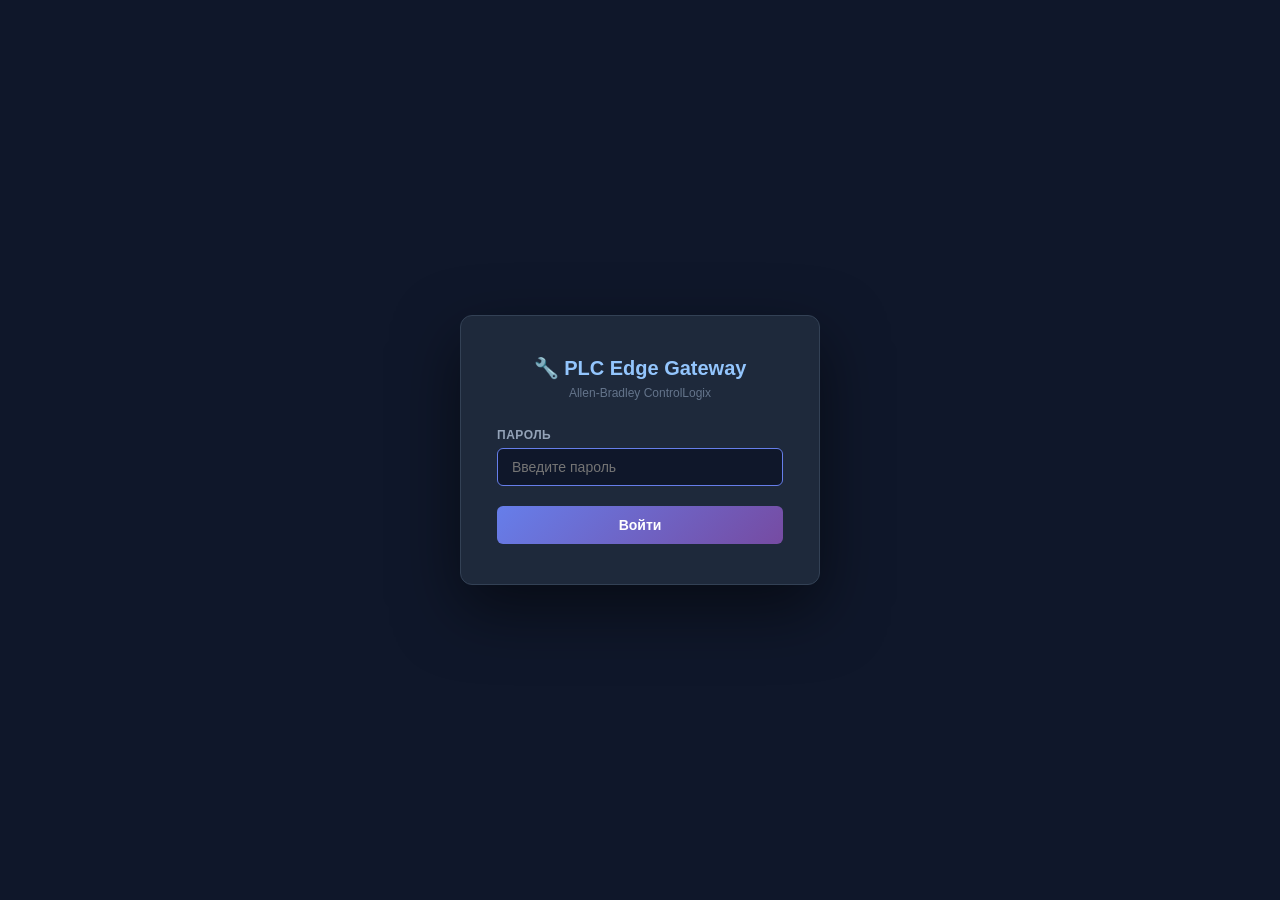
==== static/login.html @ bd4e0e98 "feat: auth, diagnostics tab, HMI control panel, tag write API Co-Authored-By: Claude Sonnet 4.6 <nor" ====
<!DOCTYPE html>
<html lang="ru">
<head>
    <meta charset="UTF-8">
    <meta name="viewport" content="width=device-width, initial-scale=1.0">
    <title>PLC Edge Gateway — Вход</title>
    <style>
        * { margin: 0; padding: 0; box-sizing: border-box; }
        body {
            background: #0f172a;
            color: #e2e8f0;
            font-family: -apple-system, BlinkMacSystemFont, 'Segoe UI', Roboto, sans-serif;
            display: flex;
            align-items: center;
            justify-content: center;
            min-height: 100vh;
        }
        .login-card {
            background: #1e293b;
            border: 1px solid #334155;
            border-radius: 12px;
            padding: 40px 36px;
            width: 360px;
            box-shadow: 0 24px 64px rgba(0,0,0,0.5);
        }
        .login-title {
            font-size: 20px;
            font-weight: 700;
            color: #93c5fd;
            margin-bottom: 6px;
            text-align: center;
        }
        .login-sub {
            font-size: 12px;
            color: #64748b;
            text-align: center;
            margin-bottom: 28px;
        }
        label {
            display: block;
            font-size: 12px;
            color: #94a3b8;
            font-weight: 600;
            margin-bottom: 6px;
            text-transform: uppercase;
            letter-spacing: 0.5px;
        }
        input[type="password"] {
            width: 100%;
            padding: 10px 14px;
            background: #0f172a;
            border: 1px solid #475569;
            border-radius: 6px;
            color: #e2e8f0;
            font-size: 14px;
            margin-bottom: 20px;
            transition: border-color 0.2s;
        }
        input[type="password"]:focus {
            outline: none;
            border-color: #667eea;
        }
        button {
            width: 100%;
            padding: 11px;
            background: linear-gradient(135deg, #667eea 0%, #764ba2 100%);
            color: white;
            border: none;
            border-radius: 6px;
            font-size: 14px;
            font-weight: 700;
            cursor: pointer;
            transition: opacity 0.2s;
        }
        button:hover { opacity: 0.9; }
        button:disabled { opacity: 0.5; cursor: not-allowed; }
        .error {
            background: rgba(239,68,68,0.15);
            color: #fca5a5;
            border: 1px solid rgba(239,68,68,0.4);
            border-radius: 5px;
            padding: 8px 12px;
            font-size: 12px;
            margin-top: 14px;
            display: none;
        }
    </style>
</head>
<body>
    <div class="login-card">
        <div class="login-title">🔧 PLC Edge Gateway</div>
        <div class="login-sub">Allen-Bradley ControlLogix</div>
        <form id="loginForm">
            <label>Пароль</label>
            <input type="password" id="pwdInput" placeholder="Введите пароль" autofocus />
            <button type="submit" id="loginBtn">Войти</button>
            <div class="error" id="errMsg"></div>
        </form>
    </div>
    <script>
        document.getElementById('loginForm').addEventListener('submit', async e => {
            e.preventDefault();
            const btn = document.getElementById('loginBtn');
            const err = document.getElementById('errMsg');
            const pwd = document.getElementById('pwdInput').value;
            btn.disabled = true;
            btn.textContent = '⏳';
            err.style.display = 'none';
            try {
                const r = await fetch('/api/auth/login', {
                    method: 'POST',
                    headers: { 'Content-Type': 'application/json' },
                    body: JSON.stringify({ password: pwd })
                });
                if (r.ok) {
                    const data = await r.json();
                    localStorage.setItem('plc_token', data.token);
                    window.location.href = '/';
                } else {
                    err.textContent = 'Неверный пароль';
                    err.style.display = 'block';
                }
            } catch (ex) {
                err.textContent = 'Ошибка сети: ' + ex.message;
                err.style.display = 'block';
            } finally {
                btn.disabled = false;
                btn.textContent = 'Войти';
            }
        });
    </script>
</body>
</html>
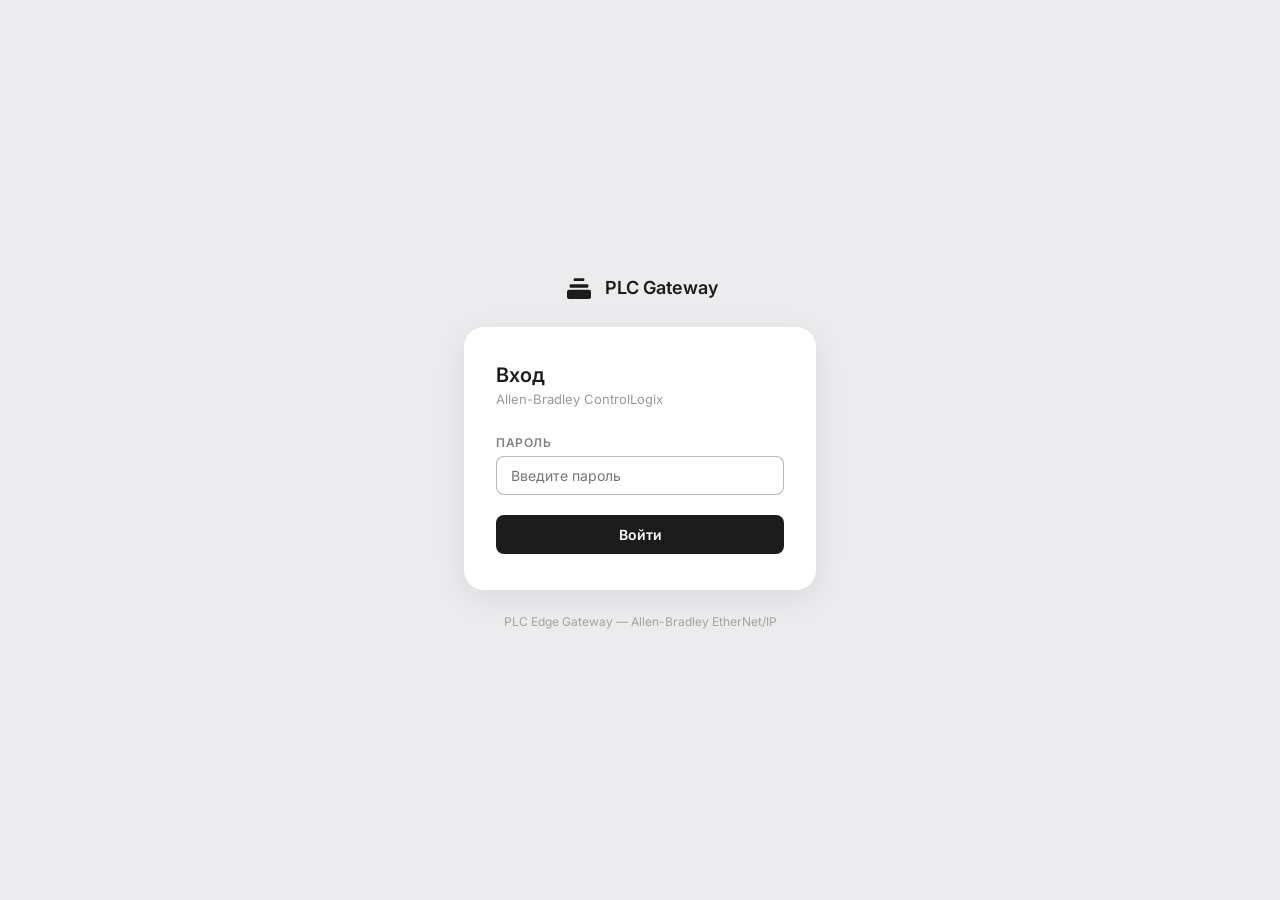
==== commit 16a9bbac: "feat: apply Packline+ design system — light theme Replace dark Slate/Navy theme with SnowUI-derived " ====
--- a/static/login.html
+++ b/static/login.html
@@ -4,99 +4,139 @@
     <meta charset="UTF-8">
     <meta name="viewport" content="width=device-width, initial-scale=1.0">
     <title>PLC Edge Gateway — Вход</title>
+    <link rel="preconnect" href="https://fonts.googleapis.com">
+    <link rel="preconnect" href="https://fonts.gstatic.com" crossorigin>
+    <link href="https://fonts.googleapis.com/css2?family=Inter:wght@400;500;600;700&display=swap" rel="stylesheet">
     <style>
-        * { margin: 0; padding: 0; box-sizing: border-box; }
+        *, *::before, *::after { margin: 0; padding: 0; box-sizing: border-box; }
         body {
-            background: #0f172a;
-            color: #e2e8f0;
-            font-family: -apple-system, BlinkMacSystemFont, 'Segoe UI', Roboto, sans-serif;
+            font-family: 'Inter', system-ui, -apple-system, sans-serif;
+            background: #ECECEE;
+            color: #1C1C1C;
             display: flex;
             align-items: center;
             justify-content: center;
             min-height: 100vh;
+            -webkit-font-smoothing: antialiased;
+        }
+        .login-wrap {
+            display: flex;
+            flex-direction: column;
+            align-items: center;
+            gap: 24px;
+            width: 100%;
+            max-width: 400px;
+            padding: 24px;
+        }
+        .login-brand {
+            display: flex;
+            align-items: center;
+            gap: 10px;
+        }
+        .login-brand img { width: 32px; height: 32px; }
+        .login-brand-name {
+            font-size: 18px;
+            font-weight: 600;
+            color: #1C1C1C;
         }
         .login-card {
-            background: #1e293b;
-            border: 1px solid #334155;
-            border-radius: 12px;
-            padding: 40px 36px;
-            width: 360px;
-            box-shadow: 0 24px 64px rgba(0,0,0,0.5);
+            background: #FFFFFF;
+            border-radius: 20px;
+            padding: 36px 32px;
+            width: 100%;
+            box-shadow: 0 8px 32px rgba(0,0,0,0.08);
         }
         .login-title {
             font-size: 20px;
-            font-weight: 700;
-            color: #93c5fd;
-            margin-bottom: 6px;
-            text-align: center;
+            font-weight: 600;
+            color: #1C1C1C;
+            margin-bottom: 4px;
         }
         .login-sub {
-            font-size: 12px;
-            color: #64748b;
-            text-align: center;
+            font-size: 13px;
+            color: rgba(28,28,28,0.45);
             margin-bottom: 28px;
         }
-        label {
+        .field-label {
             display: block;
             font-size: 12px;
-            color: #94a3b8;
             font-weight: 600;
+            color: rgba(28,28,28,0.55);
             margin-bottom: 6px;
             text-transform: uppercase;
-            letter-spacing: 0.5px;
+            letter-spacing: 0.05em;
         }
         input[type="password"] {
             width: 100%;
             padding: 10px 14px;
-            background: #0f172a;
-            border: 1px solid #475569;
-            border-radius: 6px;
-            color: #e2e8f0;
+            background: #F5F5F6;
+            border: 1px solid rgba(0,0,0,0.12);
+            border-radius: 8px;
+            color: #1C1C1C;
             font-size: 14px;
+            font-family: inherit;
             margin-bottom: 20px;
-            transition: border-color 0.2s;
+            transition: border-color 160ms cubic-bezier(0.2,0.8,0.2,1),
+                        background 160ms cubic-bezier(0.2,0.8,0.2,1);
+            outline: none;
         }
         input[type="password"]:focus {
-            outline: none;
-            border-color: #667eea;
+            background: #fff;
+            border-color: rgba(0,0,0,0.28);
         }
-        button {
+        button[type="submit"] {
             width: 100%;
             padding: 11px;
-            background: linear-gradient(135deg, #667eea 0%, #764ba2 100%);
-            color: white;
+            background: #1C1C1C;
+            color: #fff;
             border: none;
+            border-radius: 8px;
+            font-size: 14px;
+            font-weight: 600;
+            font-family: inherit;
+            cursor: pointer;
+            transition: opacity 160ms;
+        }
+        button[type="submit"]:hover { opacity: 0.82; }
+        button[type="submit"]:disabled { opacity: 0.35; cursor: not-allowed; }
+        .error-msg {
+            background: rgba(229,72,77,0.08);
+            color: #B12C30;
+            border: 1px solid rgba(229,72,77,0.22);
             border-radius: 6px;
-            font-size: 14px;
-            font-weight: 700;
-            cursor: pointer;
-            transition: opacity 0.2s;
-        }
-        button:hover { opacity: 0.9; }
-        button:disabled { opacity: 0.5; cursor: not-allowed; }
-        .error {
-            background: rgba(239,68,68,0.15);
-            color: #fca5a5;
-            border: 1px solid rgba(239,68,68,0.4);
-            border-radius: 5px;
             padding: 8px 12px;
             font-size: 12px;
             margin-top: 14px;
             display: none;
         }
+        .login-footer {
+            font-size: 12px;
+            color: rgba(28,28,28,0.35);
+            text-align: center;
+        }
     </style>
 </head>
 <body>
-    <div class="login-card">
-        <div class="login-title">🔧 PLC Edge Gateway</div>
-        <div class="login-sub">Allen-Bradley ControlLogix</div>
-        <form id="loginForm">
-            <label>Пароль</label>
-            <input type="password" id="pwdInput" placeholder="Введите пароль" autofocus />
-            <button type="submit" id="loginBtn">Войти</button>
-            <div class="error" id="errMsg"></div>
-        </form>
+    <div class="login-wrap">
+        <div class="login-brand">
+            <img src="/static/assets/logo-glyph.svg" alt="" />
+            <span class="login-brand-name">PLC Gateway</span>
+        </div>
+
+        <div class="login-card">
+            <div class="login-title">Вход</div>
+            <div class="login-sub">Allen-Bradley ControlLogix</div>
+            <form id="loginForm">
+                <label class="field-label" for="pwdInput">Пароль</label>
+                <input type="password" id="pwdInput" placeholder="Введите пароль" autofocus />
+                <button type="submit" id="loginBtn">Войти</button>
+                <div class="error-msg" id="errMsg"></div>
+            </form>
+        </div>
+
+        <div class="login-footer">PLC Edge Gateway &mdash; Allen-Bradley EtherNet/IP</div>
     </div>
+
     <script>
         document.getElementById('loginForm').addEventListener('submit', async e => {
             e.preventDefault();
@@ -104,7 +144,7 @@
             const err = document.getElementById('errMsg');
             const pwd = document.getElementById('pwdInput').value;
             btn.disabled = true;
-            btn.textContent = '⏳';
+            btn.textContent = '...';
             err.style.display = 'none';
             try {
                 const r = await fetch('/api/auth/login', {
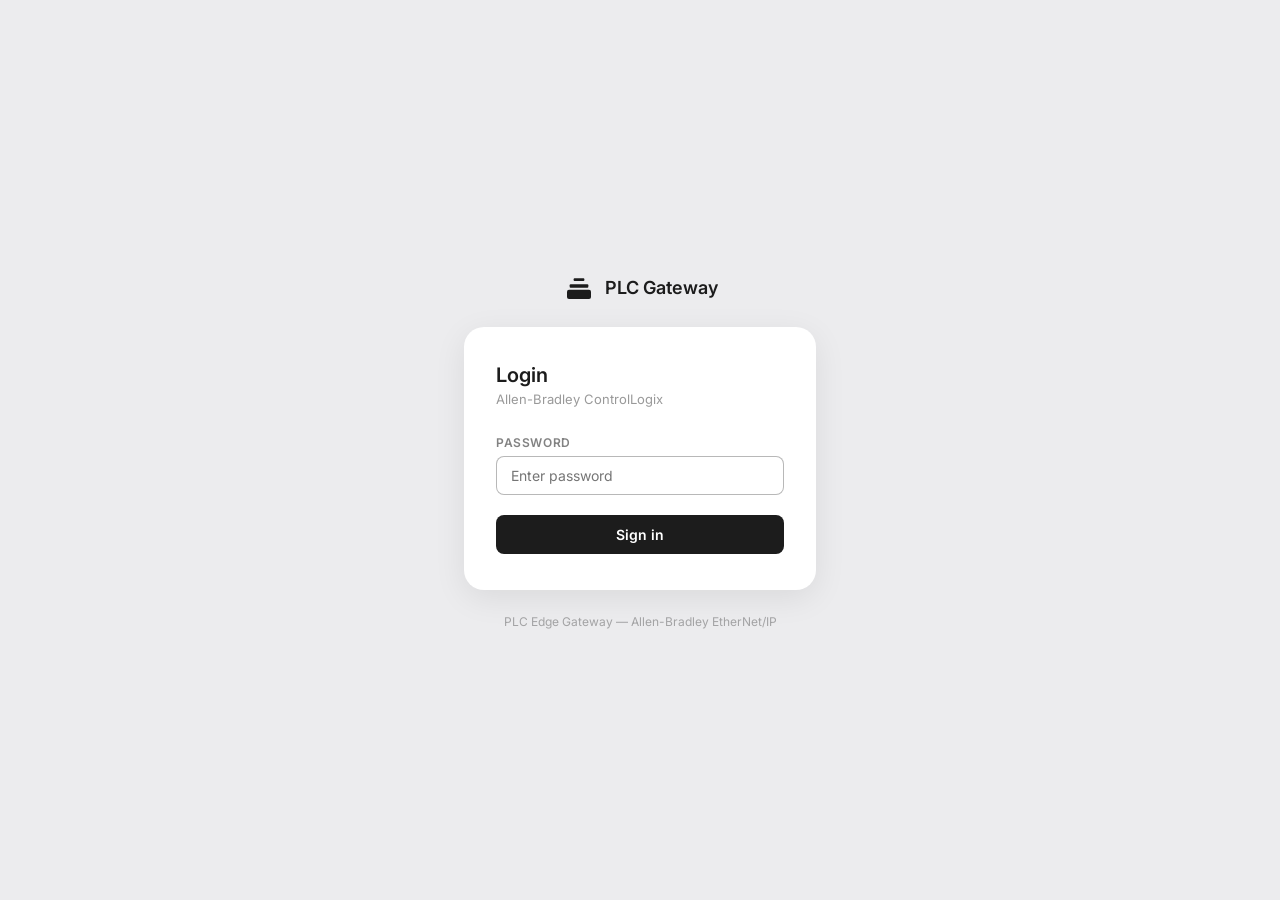
==== commit 8974e1c2: "refactor: translate Russian error messages to English, add CLI args to plc_app - app.py: all HTTPExc" ====
--- a/static/login.html
+++ b/static/login.html
@@ -3,7 +3,7 @@
 <head>
     <meta charset="UTF-8">
     <meta name="viewport" content="width=device-width, initial-scale=1.0">
-    <title>PLC Edge Gateway — Вход</title>
+    <title>PLC Edge Gateway — Login</title>
     <link rel="preconnect" href="https://fonts.googleapis.com">
     <link rel="preconnect" href="https://fonts.gstatic.com" crossorigin>
     <link href="https://fonts.googleapis.com/css2?family=Inter:wght@400;500;600;700&display=swap" rel="stylesheet">
@@ -114,6 +114,10 @@
             color: rgba(28,28,28,0.35);
             text-align: center;
         }
+        body.embedded .login-wrap { max-width: 480px; }
+        body.embedded .login-card { padding: 40px 36px; }
+        body.embedded input[type="password"] { padding: 14px 16px; font-size: 16px; min-height: 48px; }
+        body.embedded button[type="submit"] { padding: 16px; font-size: 16px; min-height: 52px; }
     </style>
 </head>
 <body>
@@ -124,12 +128,12 @@
         </div>
 
         <div class="login-card">
-            <div class="login-title">Вход</div>
+            <div class="login-title">Login</div>
             <div class="login-sub">Allen-Bradley ControlLogix</div>
             <form id="loginForm">
-                <label class="field-label" for="pwdInput">Пароль</label>
-                <input type="password" id="pwdInput" placeholder="Введите пароль" autofocus />
-                <button type="submit" id="loginBtn">Войти</button>
+                <label class="field-label" for="pwdInput">Password</label>
+                <input type="password" id="pwdInput" placeholder="Enter password" autofocus />
+                <button type="submit" id="loginBtn">Sign in</button>
                 <div class="error-msg" id="errMsg"></div>
             </form>
         </div>
@@ -157,15 +161,15 @@
                     localStorage.setItem('plc_token', data.token);
                     window.location.href = '/';
                 } else {
-                    err.textContent = 'Неверный пароль';
+                    err.textContent = 'Invalid password';
                     err.style.display = 'block';
                 }
             } catch (ex) {
-                err.textContent = 'Ошибка сети: ' + ex.message;
+                err.textContent = 'Network error: ' + ex.message;
                 err.style.display = 'block';
             } finally {
                 btn.disabled = false;
-                btn.textContent = 'Войти';
+                btn.textContent = 'Sign in';
             }
         });
     </script>
